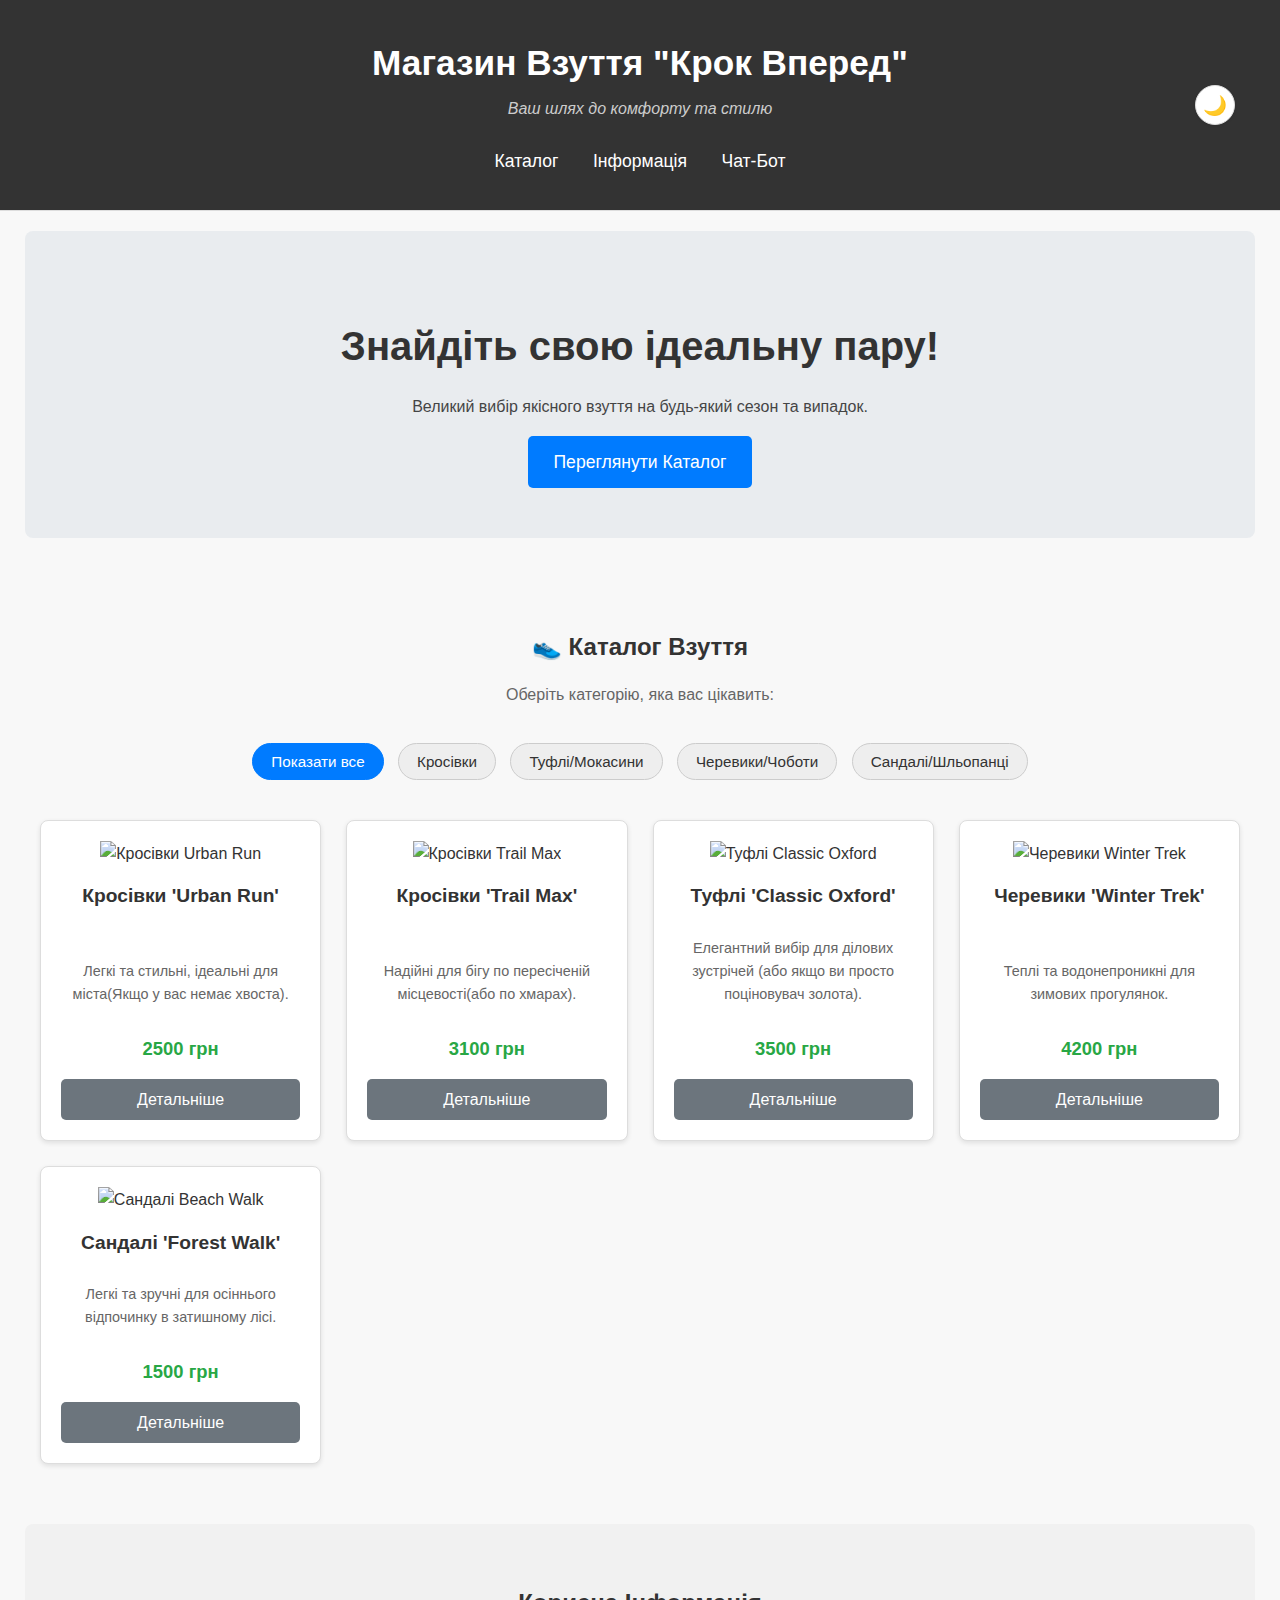
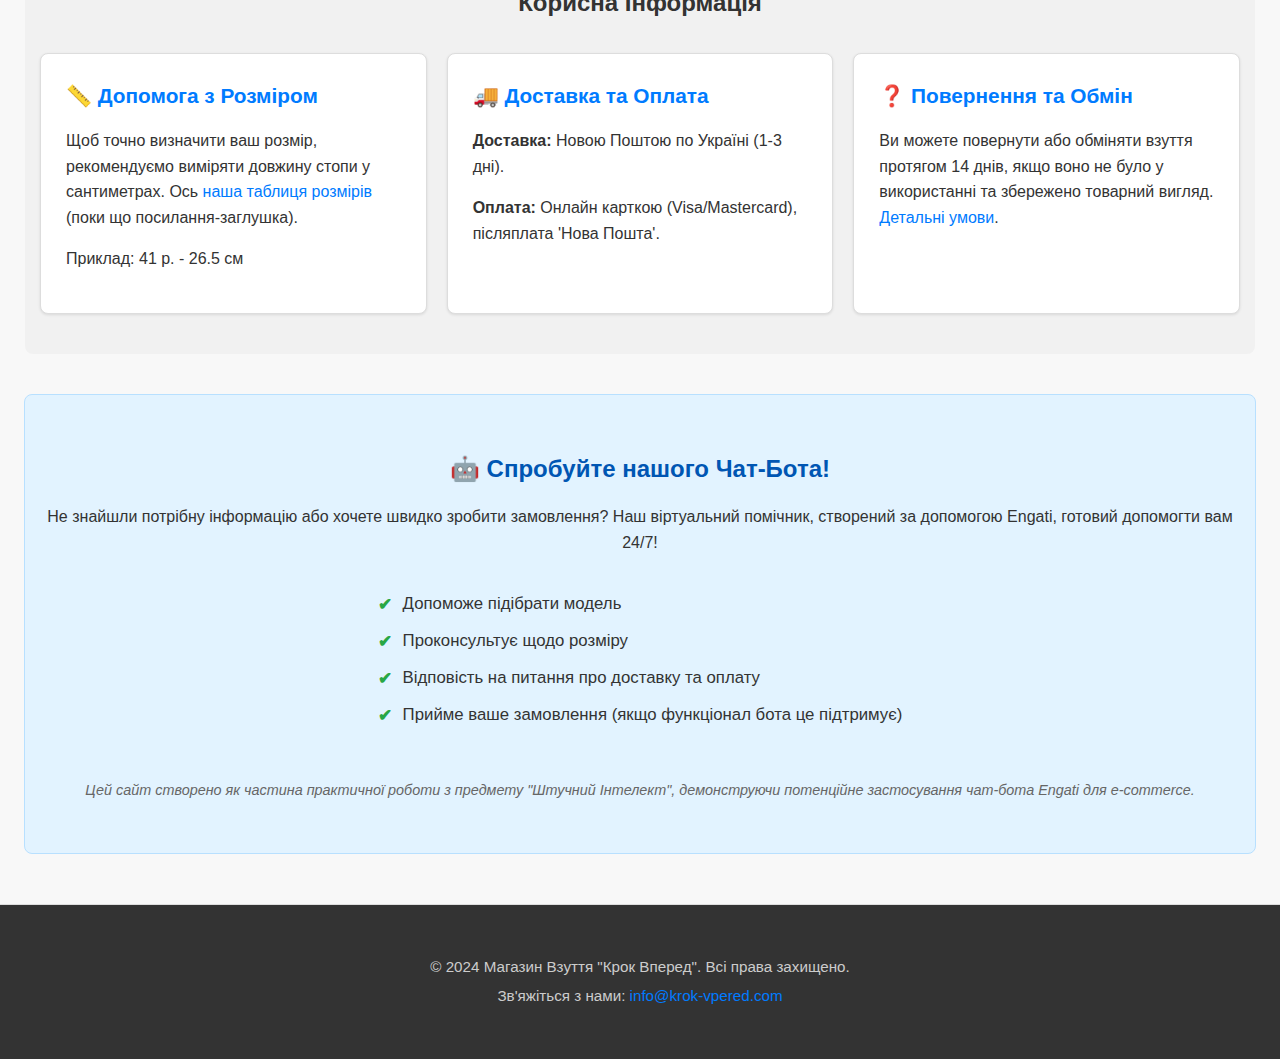
==== index.html @ 876e901b "Add files via upload" ====
<!DOCTYPE html>
<html lang="uk">

<head>
    <meta charset="UTF-8">
    <meta name="viewport" content="width=device-width, initial-scale=1.0">
    <title>Магазин Взуття "Крок Вперед"</title>
    <link rel="stylesheet" href="style.css">
    <!-- Додайте сюди іконку сайту (favicon) якщо є -->
    <!-- <link rel="icon" href="images/favicon.png" type="image/png"> -->
</head>

<body> <!-- Клас теми буде додаватись/видалятись тут -->

    <header>
        <div class="container">
            <!-- Можна додати логотип замість тексту -->
            <!-- <img src="images/logo.png" alt="Логотип Крок Вперед" class="logo"> -->
            <h1>Магазин Взуття "Крок Вперед"</h1>
            <p class="subtitle">Ваш шлях до комфорту та стилю</p>

            <!-- КНОПКА ПЕРЕМИКАННЯ ТЕМИ -->
            <button id="theme-toggle-button" aria-label="Змінити на темну тему">🌙</button>

            <!-- Навігація (за бажанням) -->
            <nav>
                <a href="#catalog">Каталог</a>
                <a href="#info">Інформація</a>
                <a href="#chatbot-info">Чат-Бот</a>
            </nav>
        </div>
    </header>

    <main>
        <section id="hero" class="container hero-section"> <!-- Додано клас для легшої стилізації -->
            <h2>Знайдіть свою ідеальну пару!</h2>
            <p>Великий вибір якісного взуття на будь-який сезон та випадок.</p>
            <a href="#catalog" class="cta-button">Переглянути Каталог</a>
        </section>

        <section id="catalog" class="container catalog-section"> <!-- Додано клас -->
            <h2>👟 Каталог Взуття</h2>
            <p>Оберіть категорію, яка вас цікавить:</p>

            <!-- Фільтри категорій -->
            <div class="category-filters">
                <button class="filter-button active" data-filter="all">Показати все</button>
                <button class="filter-button" data-filter="sneakers">Кросівки</button>
                <button class="filter-button" data-filter="dress_shoes">Туфлі/Мокасини</button>
                <button class="filter-button" data-filter="boots">Черевики/Чоботи</button>
                <button class="filter-button" data-filter="sandals">Сандалі/Шльопанці</button>
            </div>

            <!-- Сітка товарів -->
            <div class="product-grid">
                <!-- Приклад товару 1 (Кросівки) -->
                <div class="product-card" data-category="sneakers">
                    <img src="images/Marmas.png" alt="Кросівки Urban Run">
                    <h3>Кросівки 'Urban Run'</h3>
                    <p class="description">Легкі та стильні, ідеальні для міста(Якщо у вас немає хвоста).</p>
                    <p class="price">2500 грн</p>
                    <a href="#" class="details-button">Детальніше</a>
                </div>

                <!-- Приклад товару 2 (Кросівки) -->
                <div class="product-card" data-category="sneakers">
                    <img src="images/zeus.png" alt="Кросівки Trail Max">
                    <h3>Кросівки 'Trail Max'</h3>
                    <p class="description">Надійні для бігу по пересіченій місцевості(або по хмарах).</p>
                    <p class="price">3100 грн</p>
                    <a href="#" class="details-button">Детальніше</a>
                </div>

                <!-- Приклад товару 3 (Туфлі) -->
                <div class="product-card" data-category="dress_shoes">
                    <img src="images/Lepri.png" alt="Туфлі Classic Oxford">
                    <h3>Туфлі 'Classic Oxford'</h3>
                    <p class="description">Елегантний вибір для ділових зустрічей (або якщо ви просто поціновувач
                        золота).</p>
                    <p class="price">3500 грн</p>
                    <a href="#" class="details-button">Детальніше</a>
                </div>

                <!-- Приклад товару 4 (Черевики) -->
                <div class="product-card" data-category="boots">
                    <img src="images/Santas.png" alt="Черевики Winter Trek">
                    <h3>Черевики 'Winter Trek'</h3>
                    <p class="description">Теплі та водонепроникні для зимових прогулянок.</p>
                    <p class="price">4200 грн</p>
                    <a href="#" class="details-button">Детальніше</a>
                </div>

                <!-- Приклад товару 5 (Сандалі) -->
                <div class="product-card" data-category="sandals">
                    <img src="images/Elves.png" alt="Сандалі Beach Walk">
                    <h3>Сандалі 'Forest Walk'</h3>
                    <p class="description">Легкі та зручні для осіннього відпочинку в затишному лісі.</p>
                    <p class="price">1500 грн</p>
                    <a href="#" class="details-button">Детальніше</a>
                </div>
                <!-- Додайте сюди більше карток товарів -->
            </div>
        </section>

        <section id="info" class="container info-section">
            <h2>Корисна Інформація</h2>
            <div class="info-grid">
                <article>
                    <h3>📏 Допомога з Розміром</h3>
                    <p>Щоб точно визначити ваш розмір, рекомендуємо виміряти довжину стопи у сантиметрах. Ось <a
                            href="#size-chart">наша таблиця розмірів</a> (поки що посилання-заглушка).</p>
                    <p>Приклад: 41 р. - 26.5 см</p>
                </article>
                <article>
                    <h3>🚚 Доставка та Оплата</h3>
                    <p><b>Доставка:</b> Новою Поштою по Україні (1-3 дні).</p>
                    <p><b>Оплата:</b> Онлайн карткою (Visa/Mastercard), післяплата 'Нова Пошта'.</p>
                </article>
                <article>
                    <h3>❓ Повернення та Обмін</h3>
                    <p>Ви можете повернути або обміняти взуття протягом 14 днів, якщо воно не було у використанні та
                        збережено товарний вигляд. <a href="#">Детальні умови</a>.</p>
                </article>
            </div>
        </section>

        <section id="chatbot-info" class="container chatbot-section">
            <h2>🤖 Спробуйте нашого Чат-Бота!</h2>
            <p>Не знайшли потрібну інформацію або хочете швидко зробити замовлення? Наш віртуальний помічник, створений
                за допомогою Engati, готовий допомогти вам 24/7!</p>
            <ul>
                <li>Допоможе підібрати модель</li>
                <li>Проконсультує щодо розміру</li>
                <li>Відповість на питання про доставку та оплату</li>
                <li>Прийме ваше замовлення (якщо функціонал бота це підтримує)</li>
            </ul>
            <p><i>Цей сайт створено як частина практичної роботи з предмету "Штучний Інтелект", демонструючи потенційне
                    застосування чат-бота Engati для e-commerce.</i></p>
        </section>
    </main>
    <!-- The Modal -->
    <div id="product-modal" class="modal">
        <!-- Modal content -->
        <div class="modal-content">
            <span class="close-button">×</span>
            <div class="modal-body">
                <img id="modal-img" src="" alt="Деталі взуття"
                    style="max-width: 60%; height: auto; margin-bottom: 20px; border-radius: 5px;">
                <h2 id="modal-title">Назва товару</h2>
                <p id="modal-description">Детальний опис товару буде тут...</p>
                <p id="modal-price"
                    style="font-size: 1.4em; font-weight: bold; color: var(--price-color, #28a745); margin-top: 15px;">
                </p>
                <!-- Сюди можна додати кнопку "Купити" або "Додати в кошик" -->
                <a href="checkout.html" id="modal-buy-button" class="cta-button" style="margin-top: 20px;">Оформити
                    замовлення</a>
            </div>
        </div>
    </div>
    <footer>
        <div class="container">
            <p>© 2024 Магазин Взуття "Крок Вперед". Всі права захищено.</p>
            <p>Зв'яжіться з нами: <a href="mailto:info@krok-vpered.com">info@krok-vpered.com</a></p>
        </div>
    </footer>

    <script src="script.js"></script>
</body>

</html>
---- style.css ----
/* ВИЗНАЧЕННЯ CSS ЗМІННИХ (КОЛЬОРІВ) */
:root {
    --bg-color: #f8f8f8;
    /* Фон сторінки */
    --text-color: #333;
    /* Основний текст */
    --card-bg: #fff;
    /* Фон карток */
    --header-bg: #333;
    /* Фон хедера */
    --header-text: #fff;
    /* Текст хедера */
    --subtitle-color: #ccc;
    /* Колір підзаголовка в хедері */
    --footer-bg: #333;
    /* Фон футера */
    --footer-text: #ccc;
    /* Текст футера */
    --accent-color: #007bff;
    /* Основний акцентний (синій) */
    --accent-hover: #0056b3;
    /* Акцентний при наведенні */
    --button-text: #fff;
    /* Текст на основних кнопках */
    --hero-section-bg: #e9ecef;
    /* Фон секції Hero */
    --info-section-bg: #f1f1f1;
    /* Фон інфо секції */
    --info-card-bg: #fff;
    /* Фон карток інфо секції */
    --info-card-title: var(--accent-color);
    /* Колір заголовків в інфо */
    --chatbot-bg: #e2f3ff;
    /* Фон секції бота */
    --chatbot-border: #b8e0ff;
    /* Рамка секції бота */
    --chatbot-title: #0056b3;
    /* Заголовок секції бота */
    --chatbot-marker: #28a745;
    /* Колір маркерів списку */
    --filter-bg: #eee;
    /* Фон кнопки фільтра */
    --filter-text: #333;
    /* Текст кнопки фільтра */
    --filter-border: #ccc;
    /* Рамка кнопки фільтра */
    --filter-hover-bg: #ddd;
    /* Фон кнопки фільтра при наведенні */
    --filter-active-bg: var(--accent-color);
    /* Фон активного фільтра */
    --filter-active-text: var(--button-text);
    /* Текст активного фільтра */
    --details-button-bg: #6c757d;
    /* Фон кнопки деталей */
    --details-button-hover: #5a6268;
    /* Фон кнопки деталей при наведенні */
    --details-button-text: #fff;
    /* Текст кнопки деталей */
    --price-color: #28a745;
    /* Колір ціни */
    --link-color: var(--accent-color);
    /* Колір посилань */
    --link-hover-decoration: underline;
    /* Підкреслення при наведенні на посилання */
    --shadow-color: rgba(0, 0, 0, 0.1);
    /* Колір тіні */
    --border-color: #ddd;
    /* Основний колір рамок */
    --description-color: #666;
    /* Колір опису товару */
}

/* СТИЛІ ДЛЯ ТЕМНОЇ ТЕМИ */
body.dark-theme {
    --bg-color: #1a1a1a;
    --text-color: #e0e0e0;
    --card-bg: #2c2c2c;
    --header-bg: #111;
    --header-text: #e0e0e0;
    --subtitle-color: #888;
    --footer-bg: #111;
    --footer-text: #aaa;
    --accent-color: #4dabf7;
    /* Світліший синій */
    --accent-hover: #228be6;
    --button-text: #111;
    /* Темний текст на світлих кнопках */
    --hero-section-bg: #252525;
    --info-section-bg: #222;
    --info-card-bg: #2c2c2c;
    --info-card-title: var(--accent-color);
    --chatbot-bg: #1f3a4d;
    /* Темніший синій фон */
    --chatbot-border: #365e7d;
    --chatbot-title: #74c0fc;
    /* Світліший заголовок */
    --chatbot-marker: #40c057;
    /* Світліший зелений маркер */
    --filter-bg: #444;
    --filter-text: #e0e0e0;
    --filter-border: #555;
    --filter-hover-bg: #555;
    --filter-active-bg: var(--accent-color);
    --filter-active-text: #111;
    --details-button-bg: #555;
    --details-button-hover: #666;
    --details-button-text: #e0e0e0;
    --price-color: #40c057;
    /* Світліший зелений */
    --link-color: var(--accent-color);
    --shadow-color: rgba(255, 255, 255, 0.05);
    --border-color: #444;
    --description-color: #bbb;
}

/* Загальні стилі (з використанням змінних) */
body {
    font-family: -apple-system, BlinkMacSystemFont, "Segoe UI", Roboto, Helvetica, Arial, sans-serif, "Apple Color Emoji", "Segoe UI Emoji", "Segoe UI Symbol";
    /* Сучасніший шрифт */
    margin: 0;
    padding: 0;
    line-height: 1.6;
    background-color: var(--bg-color);
    color: var(--text-color);
    display: flex;
    flex-direction: column;
    min-height: 100vh;
    transition: background-color 0.3s ease, color 0.3s ease;
    /* Плавний перехід */
}

main {
    flex: 1;
}

.container {
    max-width: 1200px;
    margin: 0 auto;
    padding: 20px 15px;
}

a {
    color: var(--link-color);
    text-decoration: none;
    transition: color 0.2s ease;
}

a:hover {
    color: var(--accent-hover);
    text-decoration: var(--link-hover-decoration);
}

img {
    max-width: 100%;
    height: auto;
    display: block;
}

/* Хедер */
header {
    background-color: var(--header-bg);
    color: var(--header-text);
    padding: 15px 0;
    /* Трохи менше */
    text-align: center;
    border-bottom: 1px solid var(--border-color);
    transition: background-color 0.3s ease;
}

header .container {
    position: relative;
    /* Для позиціонування кнопки теми */
    display: flex;
    /* Розмістити елементи в ряд (для десктопа) */
    flex-direction: column;
    /* Стандартно в стовпчик */
    align-items: center;
}


header h1 {
    margin: 0 0 5px 0;
    font-size: 2.2em;
}

header .subtitle {
    margin: 0 0 15px 0;
    font-style: italic;
    color: var(--subtitle-color);
}

header nav {
    margin-top: 10px;
}

header nav a {
    color: var(--header-text);
    margin: 0 15px;
    font-size: 1.1em;
    padding: 5px 0;
    border-bottom: 2px solid transparent;
    transition: color 0.2s ease, border-color 0.2s ease;
}

header nav a:hover {
    color: var(--accent-color);
    text-decoration: none;
    border-bottom-color: var(--accent-color);
}

/* Кнопка перемикання теми */
#theme-toggle-button {
    position: absolute;
    top: 50%;
    /* Вирівняти по центру хедера */
    right: 20px;
    transform: translateY(-50%);
    /* Точне центрування */
    background: var(--card-bg);
    color: var(--text-color);
    border: 1px solid var(--border-color);
    border-radius: 50%;
    width: 40px;
    height: 40px;
    font-size: 1.2rem;
    cursor: pointer;
    display: flex;
    align-items: center;
    justify-content: center;
    transition: background-color 0.3s ease, color 0.3s ease, transform 0.2s ease, box-shadow 0.2s ease;
    z-index: 1000;
    box-shadow: 0 1px 3px var(--shadow-color);
}

#theme-toggle-button:hover {
    transform: translateY(-50%) scale(1.1);
    /* Зберегти центрування при збільшенні */
}

#theme-toggle-button:focus {
    outline: 2px solid var(--accent-color);
    outline-offset: 2px;
}

/* Секція Hero */
.hero-section {
    /* Використовуємо клас */
    text-align: center;
    padding: 50px 15px;
    background-color: var(--hero-section-bg);
    border-radius: 8px;
    /* Закруглення */
    margin-top: 20px;
    margin-bottom: 30px;
    transition: background-color 0.3s ease;
}

.hero-section h2 {
    font-size: 2.5em;
    margin-bottom: 15px;
    color: var(--text-color);
    /* Колір тексту теж змінний */
}

.hero-section p {
    color: var(--text-color);
    opacity: 0.9;
    /* Трохи прозоріший текст */
}

.cta-button {
    display: inline-block;
    background-color: var(--accent-color);
    color: var(--button-text);
    padding: 12px 25px;
    border-radius: 5px;
    text-decoration: none;
    font-size: 1.1em;
    font-weight: 500;
    /* Трохи жирніший */
    border: none;
    cursor: pointer;
    transition: background-color 0.3s ease, transform 0.1s ease;
}

.cta-button:hover {
    background-color: var(--accent-hover);
    color: var(--button-text);
    /* Перевизначити на випадок темної теми */
    text-decoration: none;
    transform: translateY(-2px);
    /* Легкий ефект підняття */
}

/* Секція Каталогу */
.catalog-section {
    /* Використовуємо клас */
    padding-top: 40px;
}

.catalog-section h2 {
    text-align: center;
    margin-bottom: 15px;
}

.catalog-section>p {
    /* Стиль для параграфа під заголовком */
    text-align: center;
    margin-bottom: 30px;
    color: var(--description-color);
}

/* Фільтри категорій */
.category-filters {
    text-align: center;
    margin-bottom: 35px;
}

.filter-button {
    background-color: var(--filter-bg);
    color: var(--filter-text);
    border: 1px solid var(--filter-border);
    padding: 9px 18px;
    /* Трохи більші */
    margin: 5px;
    cursor: pointer;
    border-radius: 20px;
    /* Більш заокруглені */
    transition: background-color 0.3s ease, color 0.3s ease, border-color 0.3s ease, box-shadow 0.2s ease;
    font-size: 0.95em;
}

.filter-button:hover {
    background-color: var(--filter-hover-bg);
    border-color: var(--accent-color);
    box-shadow: 0 2px 5px var(--shadow-color);
}

.filter-button.active {
    background-color: var(--filter-active-bg);
    color: var(--filter-active-text);
    border-color: var(--filter-active-bg);
    font-weight: 500;
}

/* Сітка товарів */
.product-grid {
    display: grid;
    grid-template-columns: repeat(auto-fit, minmax(250px, 1fr));
    gap: 25px;
}

.product-card {
    background-color: var(--card-bg);
    border: 1px solid var(--border-color);
    border-radius: 8px;
    padding: 20px;
    text-align: center;
    box-shadow: 0 2px 5px var(--shadow-color);
    transition: transform 0.2s ease, box-shadow 0.3s ease, background-color 0.3s ease, border-color 0.3s ease;
    display: flex;
    flex-direction: column;
    justify-content: space-between;
}

.product-card:hover {
    transform: translateY(-5px);
    box-shadow: 0 6px 12px var(--shadow-color);
    /* Більша тінь при наведенні */
}

.product-card img {
    max-height: 200px;
    object-fit: contain;
    margin-bottom: 15px;
    margin-left: auto;
    margin-right: auto;
}

.product-card h3 {
    font-size: 1.2em;
    margin-bottom: 10px;
    margin-top: 0;
    flex-grow: 1;
    color: var(--text-color);
    /* Змінний колір */
}

.product-card .description {
    font-size: 0.9em;
    color: var(--description-color);
    margin-bottom: 10px;
    min-height: 3em;
}

.product-card .price {
    font-size: 1.15em;
    /* Трохи більша ціна */
    font-weight: bold;
    color: var(--price-color);
    margin-bottom: 15px;
}

.details-button {
    background-color: var(--details-button-bg);
    color: var(--details-button-text);
    padding: 8px 15px;
    border-radius: 5px;
    border: none;
    cursor: pointer;
    text-decoration: none;
    display: inline-block;
    transition: background-color 0.3s ease, transform 0.1s ease;
}

.details-button:hover {
    background-color: var(--details-button-hover);
    color: var(--details-button-text);
    /* Перевизначити */
    text-decoration: none;
    transform: scale(1.05);
    /* Легке збільшення */
}

/* Секція Інформації */
.info-section {
    background-color: var(--info-section-bg);
    padding: 40px 15px;
    margin-top: 40px;
    border-radius: 8px;
    transition: background-color 0.3s ease;
}

.info-section h2 {
    text-align: center;
    margin-bottom: 30px;
    color: var(--text-color);
    /* Змінний колір */
}

.info-grid {
    display: grid;
    grid-template-columns: repeat(auto-fit, minmax(280px, 1fr));
    gap: 20px;
}

.info-grid article {
    background-color: var(--info-card-bg);
    padding: 25px;
    /* Трохи більше */
    border-radius: 8px;
    border: 1px solid var(--border-color);
    box-shadow: 0 1px 3px var(--shadow-color);
    transition: background-color 0.3s ease, border-color 0.3s ease;
}

.info-grid h3 {
    margin-top: 0;
    margin-bottom: 10px;
    color: var(--info-card-title);
    /* Змінний колір */
    font-size: 1.3em;
}

/* Секція Чат-Бота */
.chatbot-section {
    background-color: var(--chatbot-bg);
    border: 1px solid var(--chatbot-border);
    border-radius: 8px;
    padding: 35px 15px;
    /* Трохи більше */
    margin-top: 40px;
    text-align: center;
    transition: background-color 0.3s ease, border-color 0.3s ease;
}

.chatbot-section h2 {
    color: var(--chatbot-title);
    margin-bottom: 15px;
}

.chatbot-section ul {
    list-style: none;
    padding: 0;
    margin: 20px 0;
    display: inline-block;
    text-align: left;
}

.chatbot-section ul li {
    margin-bottom: 10px;
    /* Збільшено */
    position: relative;
    padding-left: 25px;
    /* Збільшено */
    font-size: 1.05em;
    /* Трохи більший текст списку */
}

.chatbot-section ul li::before {
    content: '✔';
    color: var(--chatbot-marker);
    position: absolute;
    left: 0;
    top: 1px;
    /* Трохи опустити */
    font-weight: bold;
}

.chatbot-section i {
    display: block;
    margin-top: 20px;
    font-size: 0.9em;
    color: var(--description-color);
}

/* --- Modal Styles --- */
.modal {
    display: none;
    /* Hidden by default */
    position: fixed;
    /* Stay in place */
    z-index: 1001;
    /* Sit on top (вище ніж кнопка теми) */
    left: 0;
    top: 0;
    width: 100%;
    /* Full width */
    height: 100%;
    /* Full height */
    overflow: auto;
    /* Enable scroll if needed */
    background-color: rgba(0, 0, 0, 0.6);
    /* Black w/ opacity - overlay */
    padding-top: 60px;
    /* Location of the box */
    opacity: 0;
    /* Start hidden for transition */
    visibility: hidden;
    /* Start hidden */
    transition: opacity 0.3s ease, visibility 0.3s ease;
}

.modal.active {
    /* Class to show modal */
    display: block;
    /* Use block to respect padding-top */
    opacity: 1;
    visibility: visible;
}

/* Modal Content/Box */
.modal-content {
    background-color: var(--card-bg, #fefefe);
    margin: auto;
    padding: 30px;
    border: 1px solid var(--border-color, #888);
    width: 80%;
    /* Could be more restrictive */
    max-width: 700px;
    /* Max width */
    border-radius: 8px;
    position: relative;
    box-shadow: 0 5px 15px rgba(0, 0, 0, 0.2);
    color: var(--text-color);
    /* Застосувати колір тексту теми */
    transform: scale(0.9);
    /* Start smaller for transition */
    transition: transform 0.3s ease;
}

.modal.active .modal-content {
    transform: scale(1);
    /* Scale up when active */
}

/* Додайте або змініть цей блок в style.css */
#modal-img {
    display: block;
    /* Робить зображення блоковим елементом, щоб margin: auto працював */
    max-width: 100%;
    /* Ключова властивість: Зображення не буде ширшим за свій контейнер (.modal-body) */
    height: auto;
    /* Дозволяє висоті змінюватися пропорційно ширині */
    margin: 0 auto 20px auto;
    /* Центрує зображення по горизонталі і додає відступ знизу */
    border-radius: 5px;
    /* Залишаємо закруглення кутів */
    object-fit: contain;
    /* Додатково гарантує, що все зображення поміститься, зберігаючи пропорції */
}

/* The Close Button */
.close-button {
    color: var(--description-color, #aaa);
    position: absolute;
    top: 10px;
    right: 20px;
    font-size: 32px;
    font-weight: bold;
    line-height: 1;
}

.close-button:hover,
.close-button:focus {
    color: var(--text-color, black);
    /* Змінити колір при наведенні */
    text-decoration: none;
    cursor: pointer;
}

.modal-body {
    text-align: center;
    /* Центрувати контент */
}

.modal-body h2 {
    margin-top: 0;
    margin-bottom: 15px;
    color: var(--text-color);
    /* Застосувати колір тексту теми */
}

.modal-body p {
    margin-bottom: 10px;
    color: var(--text-color);
    /* Застосувати колір тексту теми */
    opacity: 0.9;
}

/* Адаптивність для модального вікна */
@media (max-width: 768px) {
    .modal-content {
        width: 90%;
        padding: 20px;
    }

    .modal-body #modal-img {
        max-width: 80%;
    }
}

/* Футер */
footer {
    background-color: var(--footer-bg);
    color: var(--footer-text);
    text-align: center;
    padding: 25px 0;
    /* Трохи більше */
    margin-top: 50px;
    /* Збільшено відступ */
    border-top: 1px solid var(--border-color);
    transition: background-color 0.3s ease;
}

footer p {
    margin: 5px 0;
    font-size: 0.95em;
}

footer a {
    color: var(--link-color);
    /* Використовувати змінну */
}

footer a:hover {
    color: var(--accent-hover);
}

/* Адаптивність */
@media (max-width: 768px) {
    header h1 {
        font-size: 1.8em;
    }

    .hero-section h2 {
        font-size: 2em;
    }

    .product-grid {
        grid-template-columns: repeat(auto-fit, minmax(220px, 1fr));
    }

    header .container {
        flex-direction: column;
        /* В стовпчик на мобільних */
        text-align: center;
    }

    header nav {
        margin-top: 15px;
    }

    header nav a {
        margin: 0 10px;
        font-size: 1em;
    }

    #theme-toggle-button {
        top: 15px;
        /* Повернути наверх для мобільних */
        right: 15px;
        transform: none;
        /* Скасувати вертикальне центрування */
        width: 35px;
        height: 35px;
        font-size: 1rem;
    }
}

@media (max-width: 480px) {
    .filter-button {
        padding: 7px 12px;
        /* Ще трохи менше */
        font-size: 0.85em;
    }

    .product-card {
        padding: 15px;
    }

    .product-card h3 {
        font-size: 1.05em;
    }

    .hero-section h2 {
        font-size: 1.8em;
    }

    .cta-button {
        font-size: 1em;
        padding: 10px 20px;
    }
}
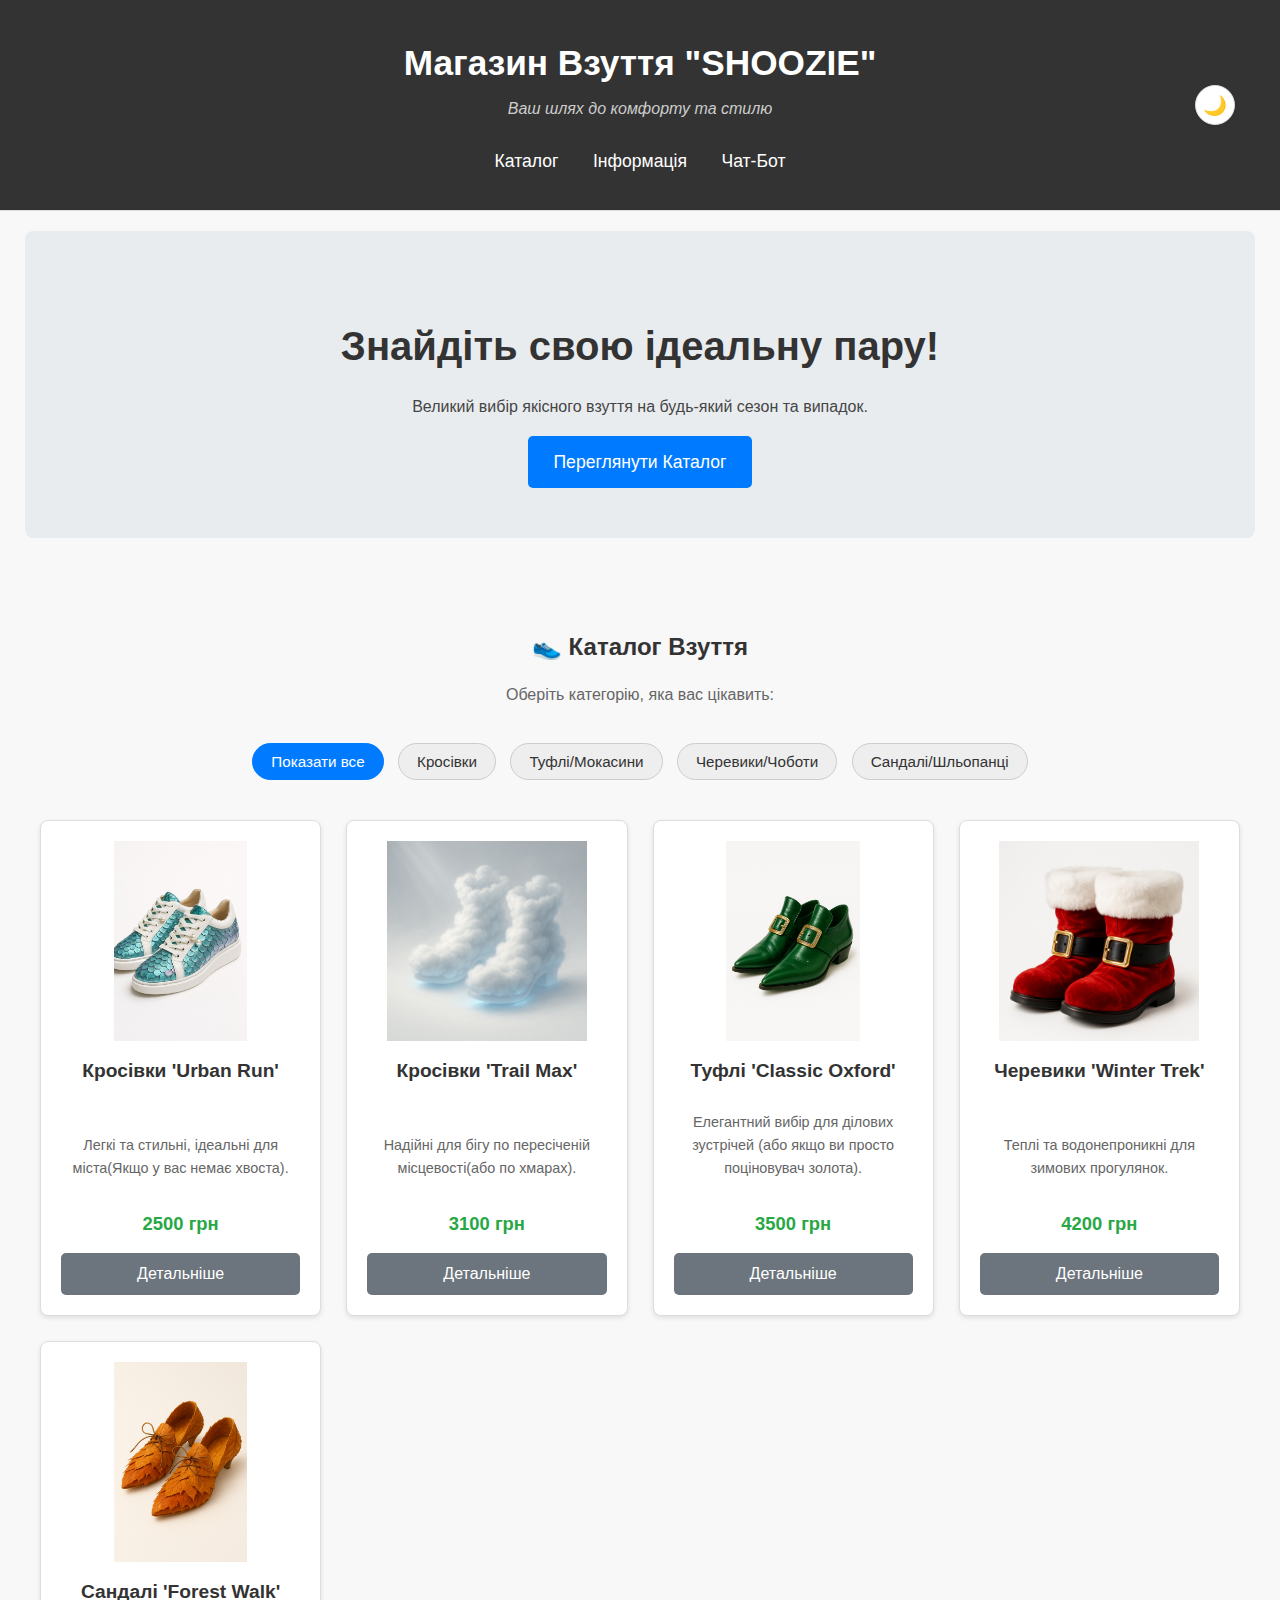
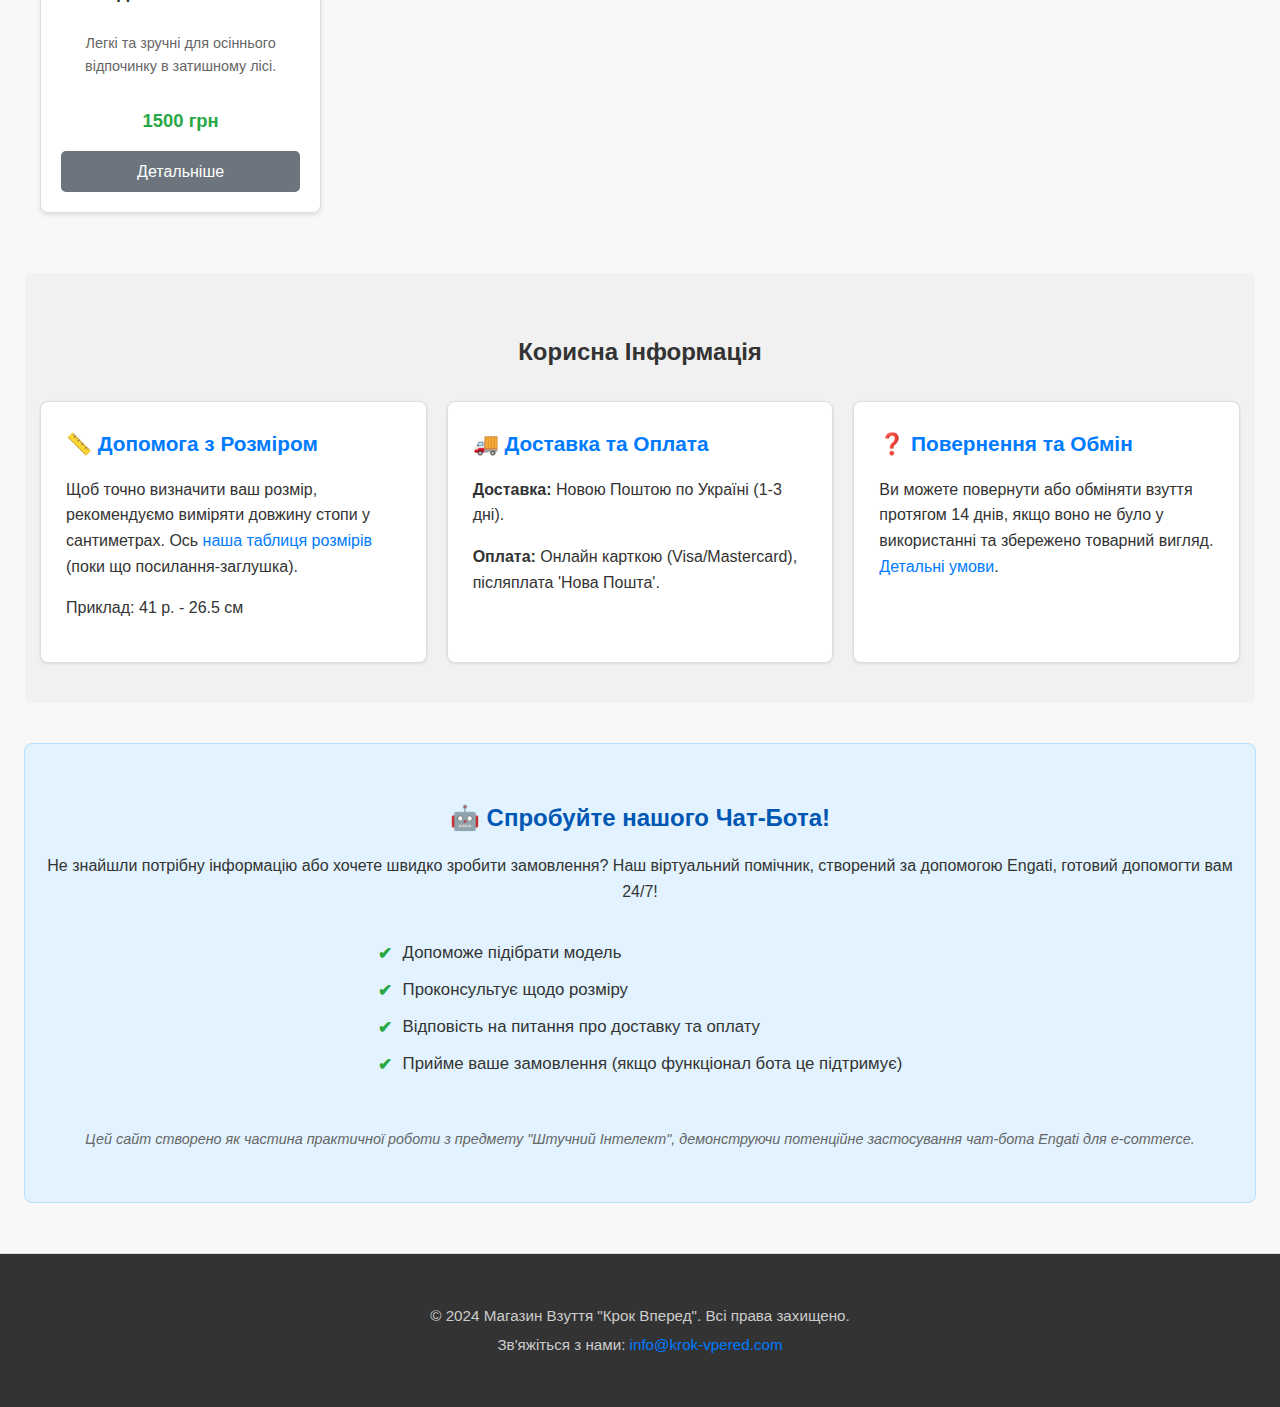
==== commit 2ea87306: "index.html" ====
--- a/index.html
+++ b/index.html
@@ -4,7 +4,7 @@
 <head>
     <meta charset="UTF-8">
     <meta name="viewport" content="width=device-width, initial-scale=1.0">
-    <title>Магазин Взуття "Крок Вперед"</title>
+    <title>Магазин Взуття "SHOOZIE"</title>
     <link rel="stylesheet" href="style.css">
     <!-- Додайте сюди іконку сайту (favicon) якщо є -->
     <!-- <link rel="icon" href="images/favicon.png" type="image/png"> -->
@@ -16,7 +16,7 @@
         <div class="container">
             <!-- Можна додати логотип замість тексту -->
             <!-- <img src="images/logo.png" alt="Логотип Крок Вперед" class="logo"> -->
-            <h1>Магазин Взуття "Крок Вперед"</h1>
+            <h1>Магазин Взуття "SHOOZIE"</h1>
             <p class="subtitle">Ваш шлях до комфорту та стилю</p>
 
             <!-- КНОПКА ПЕРЕМИКАННЯ ТЕМИ -->
@@ -165,6 +165,7 @@
     </footer>
 
     <script src="script.js"></script>
+     <script>!function(e,t,a){var c=e.head||e.getElementsByTagName("head")[0],n=e.createElement("script");n.async=!0,n.defer=!0, n.type="text/javascript",n.src=t+"/static/js/widget.js?config="+JSON.stringify(a),c.appendChild(n)}(document,"https://app.engati.com",{bot_key:"7f40242159754d4a",welcome_msg:true,branding_key:"default",server:"https://app.engati.com",e:"p" });</script>
 </body>
 
-</html>+</html>
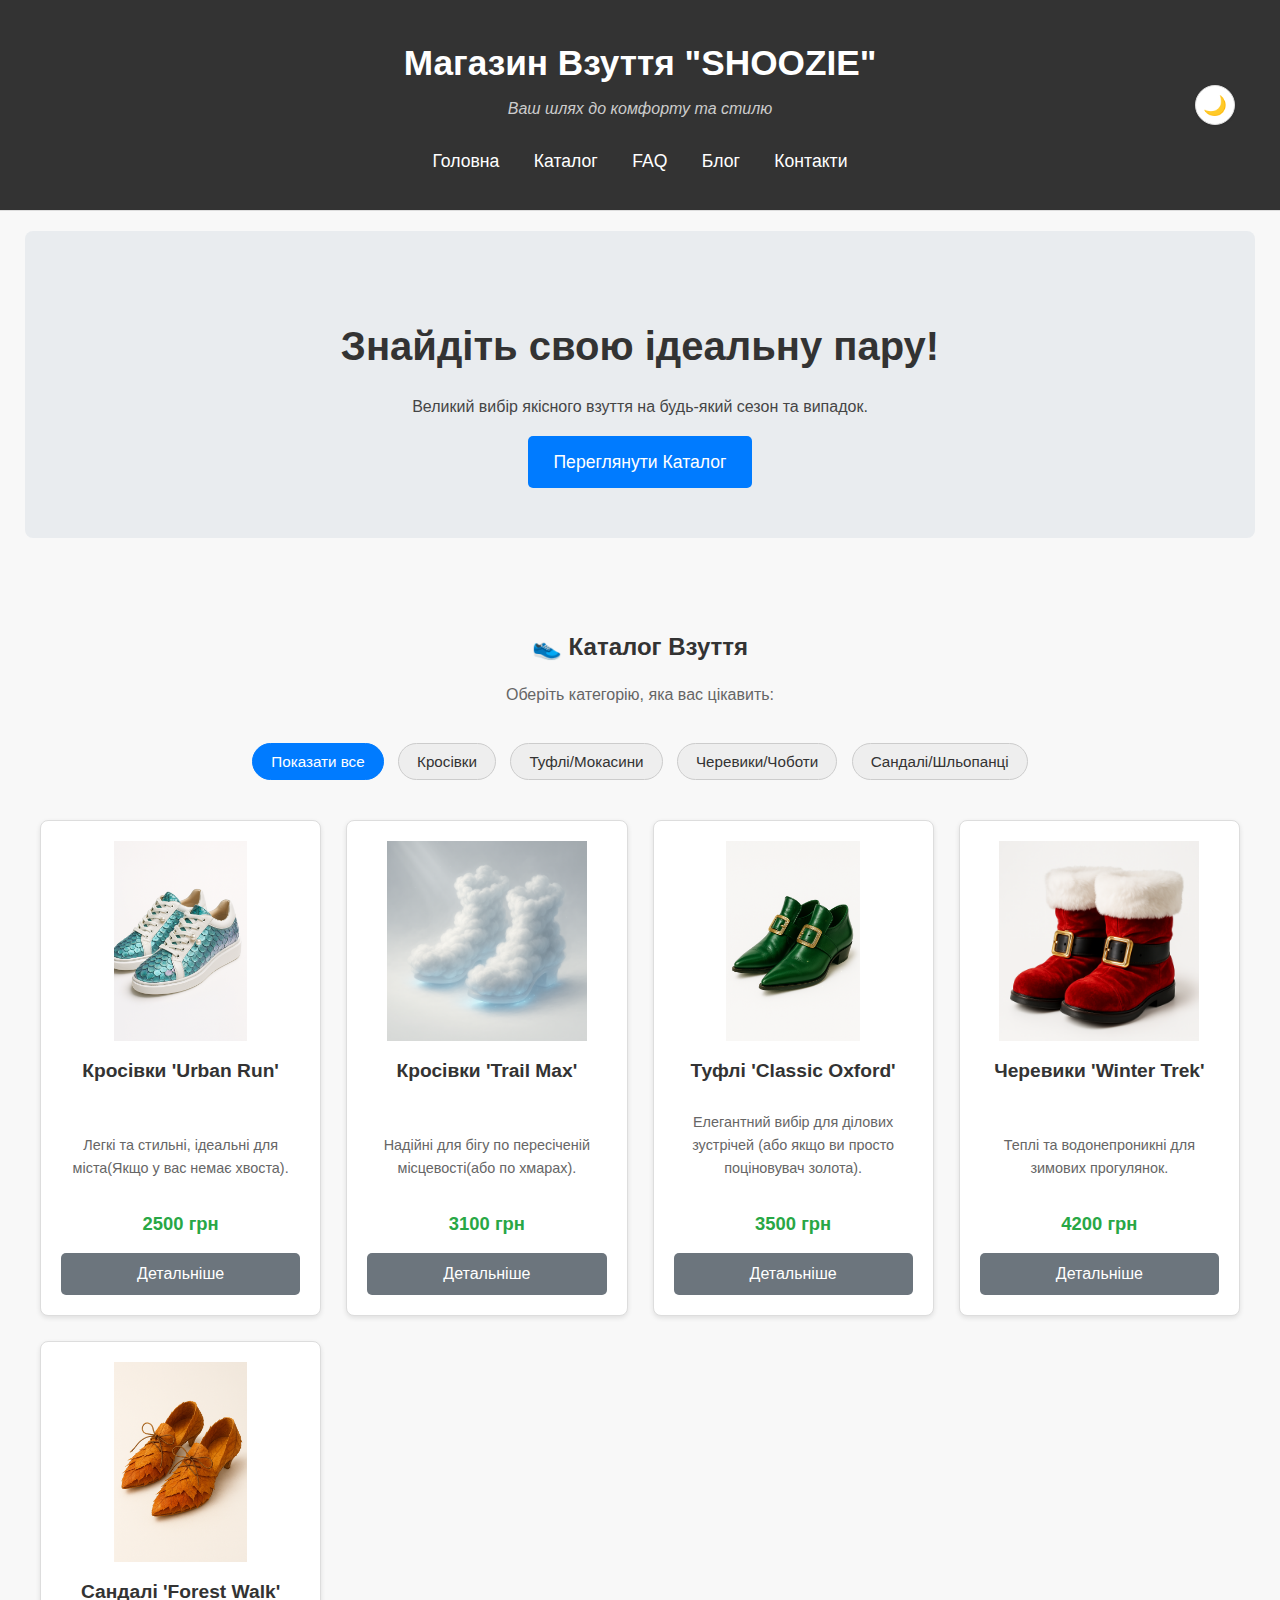
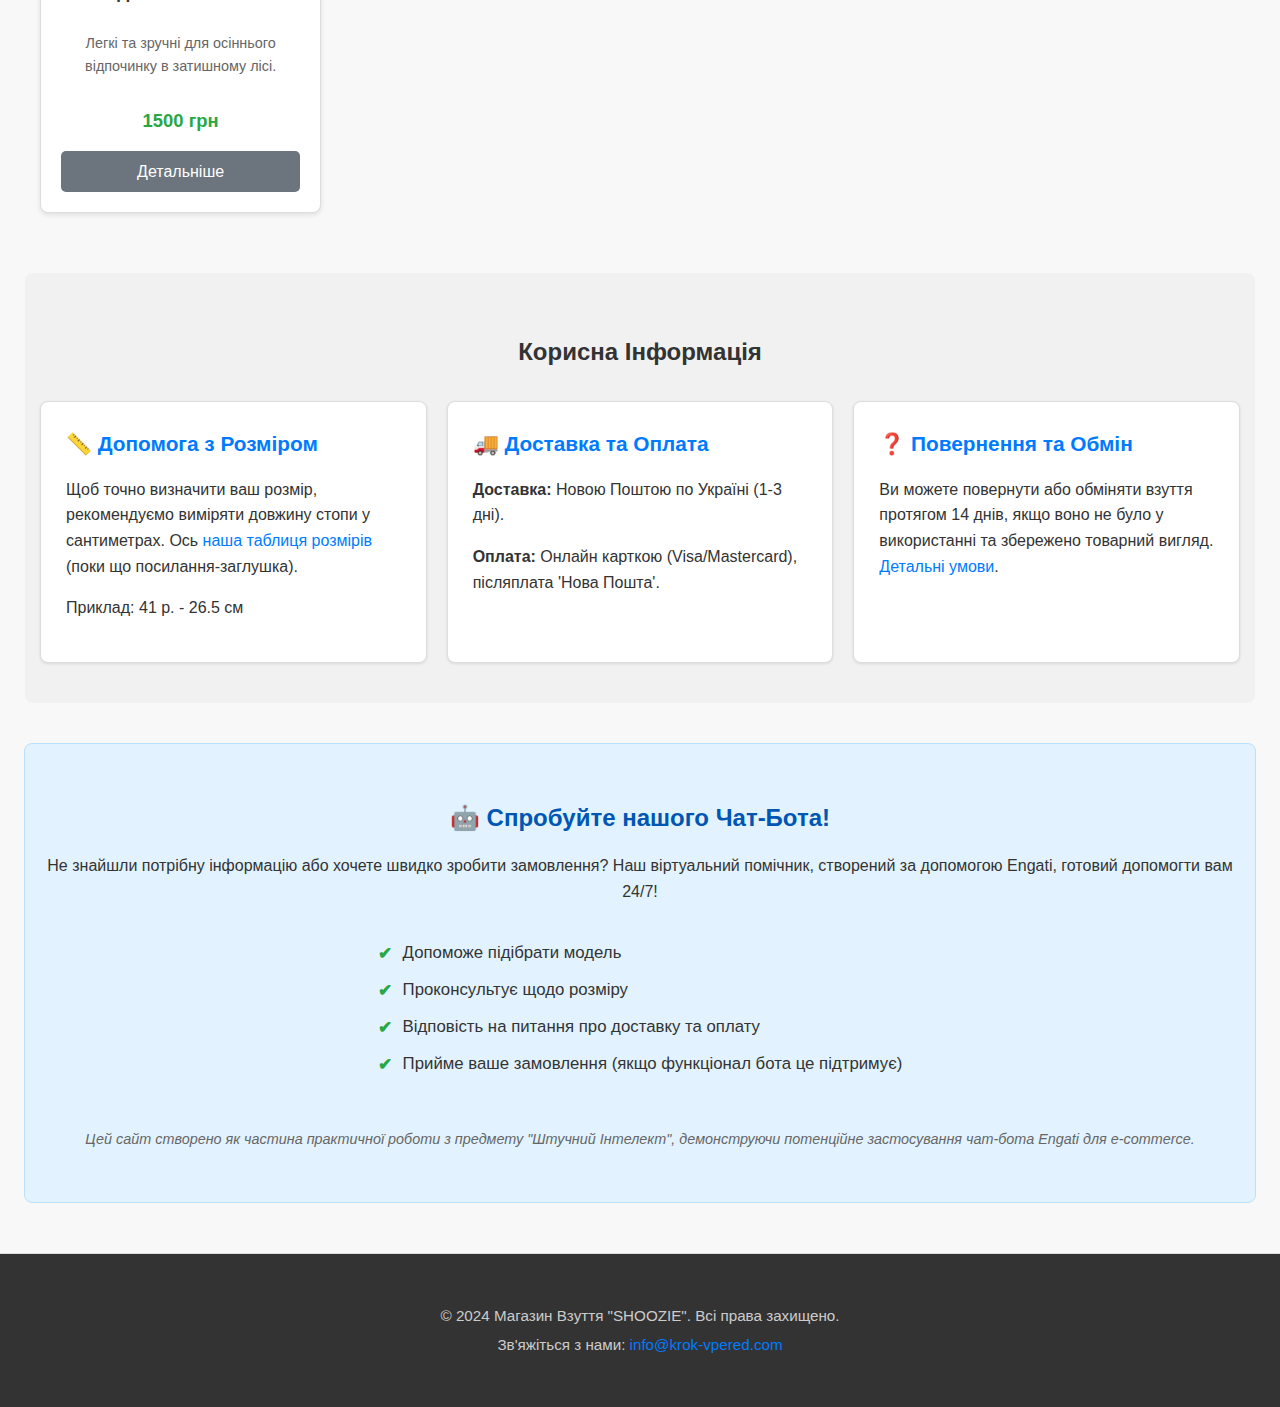
==== commit 0207bf70: "Add files via upload" ====
--- a/index.html
+++ b/index.html
@@ -22,11 +22,15 @@
             <!-- КНОПКА ПЕРЕМИКАННЯ ТЕМИ -->
             <button id="theme-toggle-button" aria-label="Змінити на темну тему">🌙</button>
 
-            <!-- Навігація (за бажанням) -->
+            <!-- Навігація (Оновлена) -->
             <nav>
-                <a href="#catalog">Каталог</a>
-                <a href="#info">Інформація</a>
-                <a href="#chatbot-info">Чат-Бот</a>
+                <a href="index.html">Головна</a>
+                <a href="index.html#catalog">Каталог</a> <!-- Залишаємо посилання на секцію на головній -->
+                <a href="faq.html">FAQ</a> <!-- Посилання на нову сторінку -->
+                <a href="blog.html">Блог</a> <!-- Посилання на нову сторінку -->
+                <a href="contact.html">Контакти</a> <!-- Посилання на майбутню сторінку контактів -->
+                <!-- За бажанням, можна залишити пряме посилання на секцію бота -->
+                <!-- <a href="#chatbot-info">Чат-Бот</a> -->
             </nav>
         </div>
     </header>
@@ -159,13 +163,12 @@
     </div>
     <footer>
         <div class="container">
-            <p>© 2024 Магазин Взуття "Крок Вперед". Всі права захищено.</p>
+            <p>© 2024 Магазин Взуття "SHOOZIE". Всі права захищено.</p>
             <p>Зв'яжіться з нами: <a href="mailto:info@krok-vpered.com">info@krok-vpered.com</a></p>
         </div>
     </footer>
-
     <script src="script.js"></script>
-     <script>!function(e,t,a){var c=e.head||e.getElementsByTagName("head")[0],n=e.createElement("script");n.async=!0,n.defer=!0, n.type="text/javascript",n.src=t+"/static/js/widget.js?config="+JSON.stringify(a),c.appendChild(n)}(document,"https://app.engati.com",{bot_key:"7f40242159754d4a",welcome_msg:true,branding_key:"default",server:"https://app.engati.com",e:"p" });</script>
+    <script>!function (e, t, a) { var c = e.head || e.getElementsByTagName("head")[0], n = e.createElement("script"); n.async = !0, n.defer = !0, n.type = "text/javascript", n.src = t + "/static/js/widget.js?config=" + JSON.stringify(a), c.appendChild(n) }(document, "https://app.engati.com", { bot_key: "7f40242159754d4a", welcome_msg: true, branding_key: "default", server: "https://app.engati.com", e: "p" });</script>
 </body>
 
-</html>
+</html>--- a/style.css
+++ b/style.css
@@ -667,6 +667,130 @@
     color: var(--accent-hover);
 }
 
+/* --- FAQ Section Styles --- */
+.faq-section {
+    padding-top: 40px;
+    padding-bottom: 40px;
+}
+
+.faq-section h2 {
+    text-align: center;
+    margin-bottom: 30px;
+}
+
+.faq-item {
+    background-color: var(--card-bg, #fff);
+    border: 1px solid var(--border-color, #ddd);
+    border-radius: 8px;
+    margin-bottom: 15px;
+    padding: 15px 20px;
+    /* Внутрішній відступ для details */
+    transition: background-color 0.3s ease;
+}
+
+.faq-item summary {
+    font-weight: bold;
+    cursor: pointer;
+    padding: 10px 0;
+    /* Додатковий відступ для клікабельної області */
+    outline: none;
+    /* Прибрати стандартний контур фокусу */
+    position: relative;
+    /* Для потенційного кастомного маркера */
+    color: var(--text-color);
+    transition: color 0.3s ease;
+}
+
+/* Стилізація стандартного маркера (стрілочки) */
+.faq-item summary::marker {
+    color: var(--accent-color);
+}
+
+/* Альтернатива - прибрати маркер:
+.faq-item summary { list-style: none; }
+.faq-item summary::-webkit-details-marker { display: none; }
+*/
+
+.faq-item summary:hover {
+    color: var(--accent-color);
+}
+
+.faq-item p,
+.faq-item ul,
+.faq-item table {
+    margin-top: 15px;
+    padding-left: 10px;
+    /* Невеликий відступ для контенту */
+    color: var(--text-color);
+    opacity: 0.9;
+}
+
+.faq-item ul {
+    padding-left: 30px;
+    /* Стандартний відступ для списку */
+}
+
+.faq-item ul li {
+    margin-bottom: 5px;
+}
+
+/* --- Blog Section Styles --- */
+.blog-section {
+    padding-top: 40px;
+    padding-bottom: 40px;
+}
+
+.blog-section h2 {
+    text-align: center;
+    margin-bottom: 15px;
+}
+
+.blog-section>p {
+    /* Стиль для примітки під заголовком */
+    text-align: center;
+    margin-bottom: 30px;
+    font-style: italic;
+    color: var(--description-color);
+}
+
+.blog-post {
+    background-color: var(--card-bg, #fff);
+    border: 1px solid var(--border-color, #ddd);
+    border-radius: 8px;
+    padding: 25px;
+    margin-bottom: 25px;
+    box-shadow: 0 1px 4px var(--shadow-color, rgba(0, 0, 0, 0.08));
+    transition: background-color 0.3s ease, border-color 0.3s ease;
+}
+
+.blog-post h3 {
+    margin-top: 0;
+    margin-bottom: 5px;
+    color: var(--accent-color);
+}
+
+.blog-post .meta {
+    font-size: 0.9em;
+    color: var(--description-color);
+    margin-bottom: 15px;
+}
+
+.blog-post .details-button {
+    margin-top: 15px;
+    background-color: transparent;
+    color: var(--accent-color);
+    padding: 5px 0;
+    /* Менші відступи, виглядає як посилання */
+    border: none;
+    text-decoration: underline;
+}
+
+.blog-post .details-button:hover {
+    background-color: transparent;
+    color: var(--accent-hover);
+    text-decoration: none;
+}
+
 /* Адаптивність */
 @media (max-width: 768px) {
     header h1 {
